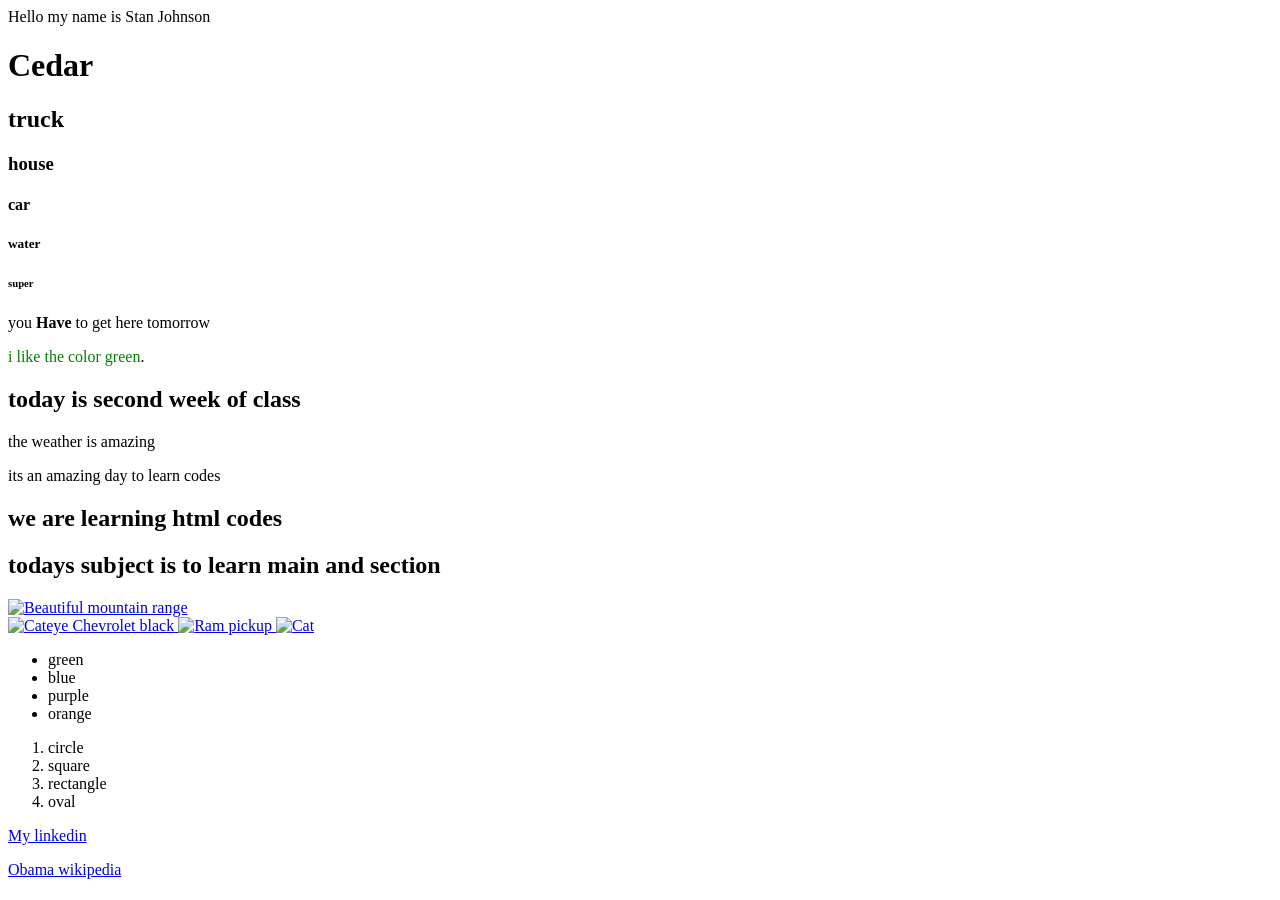
==== index.html @ 54fb2410 "Add files via upload" ====
<!DOCTYPE html>
<html lang="en">

<head>
    <meta charset="UTF-8">
    <meta name="viewport" content="width=device-width, initial-scale=1.0">
    <title>Stan Johnson</title>
</head>

<body>
    <header>
        Hello my name is Stan Johnson
    </header>

    <h1>Cedar</h1>
    <h2>truck</h2>
    <h3>house</h3>
    <h4>car</h4>
    <h5>water</h5>
    <h6>super</h6>
    <p>you <strong>Have </strong>to get here tomorrow</p>
    <p><span style="color: #008000;">i like the color green</span>.</p>

    <main>
        <section>
            <h2>today is second week of class</h2>
            <p>the weather is amazing
            </p>
            <p>its an amazing day to learn codes
            </p>
        </section>
        <section>
            <h2>we are learning html codes</h2>
        </section>
        <section>
            <h2>todays subject is to learn main and section</h2>
        </section>
    </main>
    <section>
        <a href="https://www.google.com">
            <img src="photos/img1.jpg" alt="Beautiful mountain range" width="400">
        </a>

    </section>
    <section>
        <a href="https://www.google.com">
            <img src="photos/img3.jpg" alt="Cateye Chevrolet black" width="400">
        </a>
        <a href="https://www.google.com">
            <img src="photos/img2.jpg" alt="Ram pickup" width="400">
        </a>
        <a href="https://www.google.com">
            <img src="photos/img4.jpg" alt="Cat" width="500">
        </a>
    </section>
    <section>
        <ul>
            <li>green</li>
            <li>blue</li>
            <li>purple</li>
            <li>orange</li>
        </ul>
        <ol>
            <li>circle</li>
            <li>square</li>
            <li>rectangle</li>
            <li>oval</li>
        </ol>
    </section>
    <footer>

        <p><a href="https://www.linkedin.com/in/stanjohnson06/">My linkedin</a></p>

        <a href="https://en.wikipedia.org/wiki/Barack_Obama">Obama wikipedia</a>

    </footer>






</body>

</html>
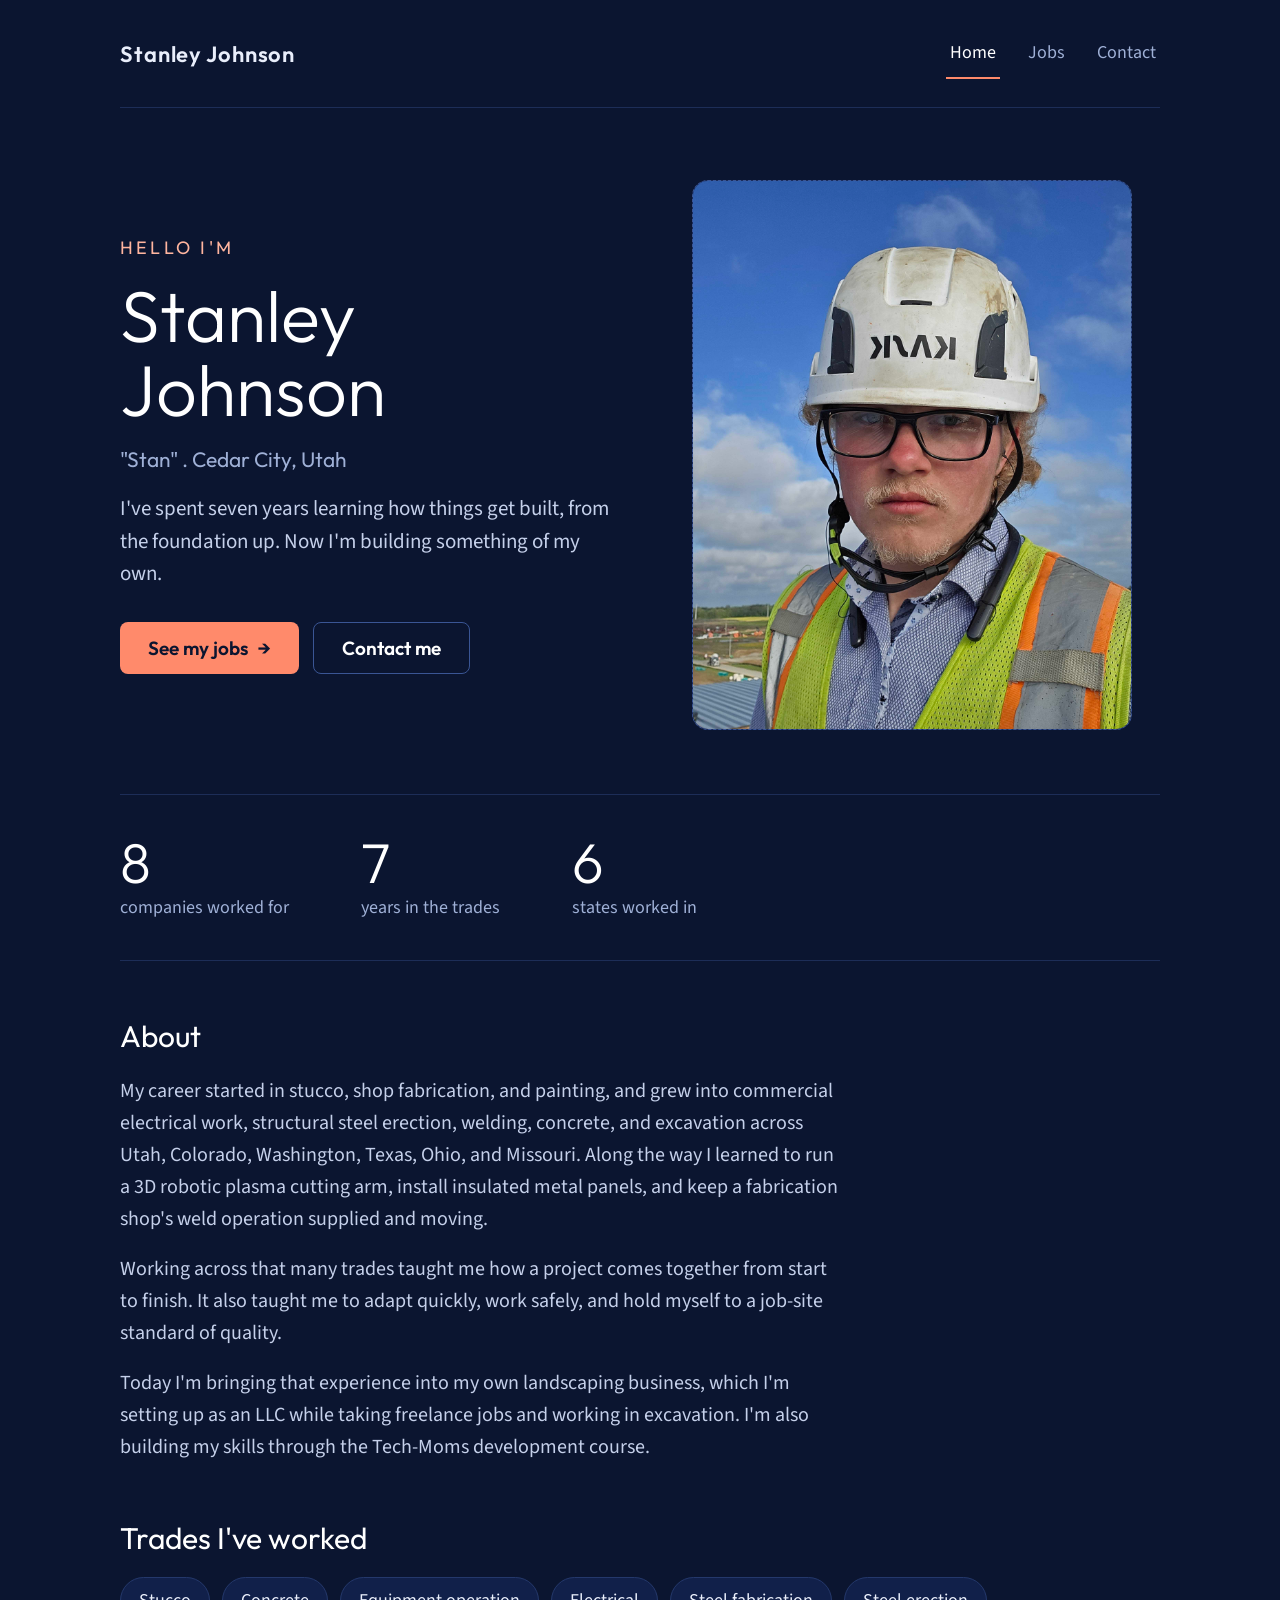
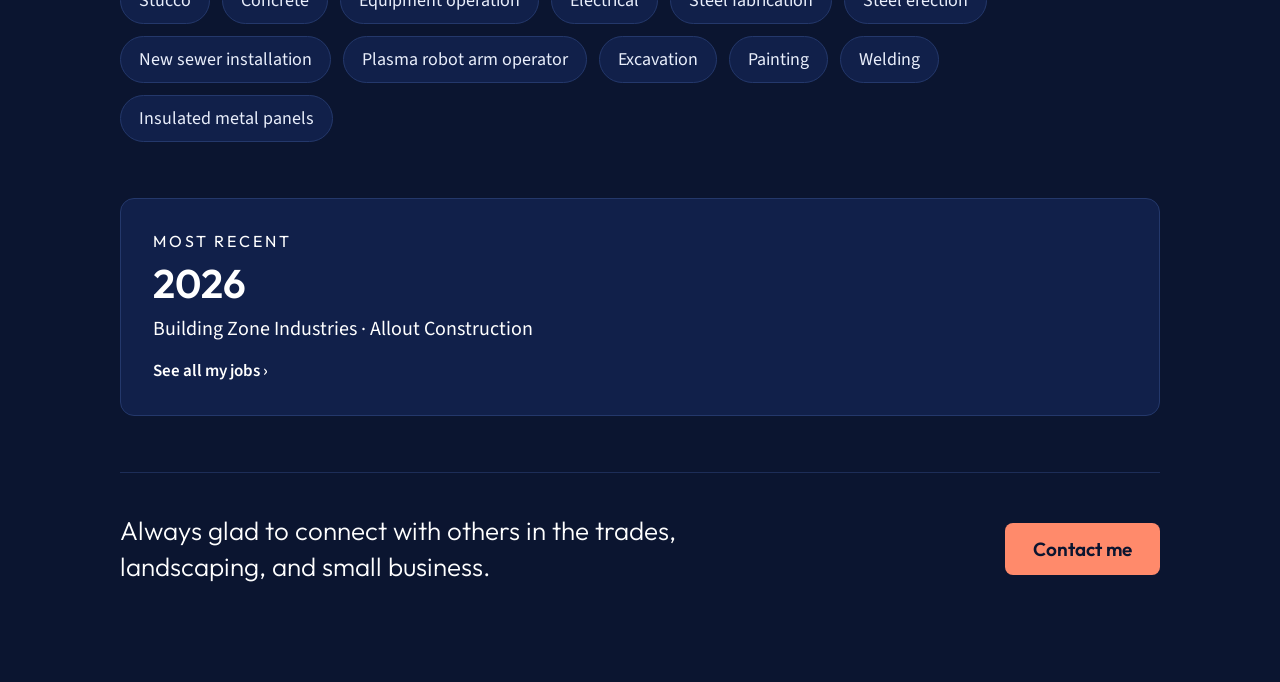
==== commit 5f1df0ca: "Add files via upload" ====
--- a/index.html
+++ b/index.html
@@ -1,85 +1,105 @@
 <!DOCTYPE html>
 <html lang="en">
-
 <head>
     <meta charset="UTF-8">
     <meta name="viewport" content="width=device-width, initial-scale=1.0">
-    <title>Stan Johnson</title>
+    <title>Stanley Johnson</title>
+    <link rel="Preconnect" href="https://fonts.googleapis.com">
+    <link rel="preconnect" href="https://fonts.gstatic.com" crossorigin>
+     <link href="https://fonts.googleapis.com/css2?family=Outfit:wght@300;400;600&family=Source+Sans+3:wght@400;600&display=swap" rel="stylesheet">
+     <link rel="stylesheet" href="styles.css">
 </head>
+<body>
+    <div class="page">
 
-<body>
-    <header>
-        Hello my name is Stan Johnson
+         <header class="site-header">
+      <span class="site-name">Stanley Johnson</span>
+      <nav class="site-nav" aria-label="Main">
+        <a href="index.html" aria-current="page">Home</a>
+        <a href="web-jobs.html">Jobs</a>
+        <a href="web-contact.html">Contact</a>
+      </nav>
     </header>
+   
+<main>
 
-    <h1>Cedar</h1>
-    <h2>truck</h2>
-    <h3>house</h3>
-    <h4>car</h4>
-    <h5>water</h5>
-    <h6>super</h6>
-    <p>you <strong>Have </strong>to get here tomorrow</p>
-    <p><span style="color: #008000;">i like the color green</span>.</p>
+    <!--hero-->
+    <section class="hero">
+        <div class="hero-text">
+            <p class="eyebrow">HELLO I'M</p>
+            <h1>Stanley Johnson</h1>
+            <p class="tagline">"Stan" . Cedar City, Utah </p>
+            <p class="intro">I've spent seven years learning how things get built, from the foundation up. Now I'm building something of my own.</p>
+            <div class="button-row">
+            <a class="btn btn-main" href="web-jobs.html">See my jobs <span aria-hidden="true">→</span></a>
+            <a class="btn btn-alt" href="web-contact.html">Contact me</a>
+            </div>
+            </div>
+          
+          <div class="hero-photo">
+          <img src="Stan photo.jpg" alt="Stanley Johnson">
+        </div>
+          </section>
 
-    <main>
-        <section>
-            <h2>today is second week of class</h2>
-            <p>the weather is amazing
-            </p>
-            <p>its an amazing day to learn codes
-            </p>
-        </section>
-        <section>
-            <h2>we are learning html codes</h2>
-        </section>
-        <section>
-            <h2>todays subject is to learn main and section</h2>
-        </section>
+         <section class="stats" aria-label="At a glance">
+        <div class="stat">
+          <span class="stat-number">8</span>
+          <span class="stat-label">companies worked for</span>
+        </div>
+        <div class="stat">
+          <span class="stat-number">7</span>
+          <span class="stat-label">years in the trades</span>
+        </div>
+        <div class="stat">
+          <span class="stat-number">6</span>
+          <span class="stat-label">states worked in</span>
+        </div>
+      </section>
+       <section class="block">
+        <h2>About</h2>
+        <div class="about-text">
+          <p>My career started in stucco, shop fabrication, and painting, and grew into commercial electrical work, structural steel erection, welding, concrete, and excavation across Utah, Colorado, Washington, Texas, Ohio, and Missouri. Along the way I learned to run a 3D robotic plasma cutting arm, install insulated metal panels, and keep a fabrication shop's weld operation supplied and moving.</p>
+          <p>Working across that many trades taught me how a project comes together from start to finish. It also taught me to adapt quickly, work safely, and hold myself to a job-site standard of quality.</p>
+          <p>Today I'm bringing that experience into my own landscaping business, which I'm setting up as an LLC while taking freelance jobs and working in excavation. I'm also building my skills through the Tech-Moms development course.</p>
+        </div>
+      </section>
+
+      <!-- Trades -->
+      <section class="block">
+        <h2>Trades I've worked</h2>
+        <ul class="tags">
+          <li>Stucco</li>
+          <li>Concrete</li>
+          <li>Equipment operation</li>
+          <li>Electrical</li>
+          <li>Steel fabrication</li>
+          <li>Steel erection</li>
+          <li>New sewer installation</li>
+          <li>Plasma robot arm operator</li>
+          <li>Excavation</li>
+          <li>Painting</li>
+          <li>Welding</li>
+          <li>Insulated metal panels</li>
+        </ul>
+      </section>
+
+      <!-- Most recent job -->
+      <section class="block">
+        <a class="recent" href="web-jobs.html">
+          <span class="recent-label">MOST RECENT</span>
+          <span class="recent-year">2026</span>
+          <span class="recent-names">Building Zone Industries · Allout Construction</span>
+          <span class="recent-link">See all my jobs <span aria-hidden="true">›</span></span>
+        </a>
+      </section>
+
+      <!-- Closing line -->
+      <section class="closing">
+        <p>Always glad to connect with others in the trades, landscaping, and small business.</p>
+        <a class="btn btn-main" href="web-contact.html">Contact me</a>
+      </section>
+
     </main>
-    <section>
-        <a href="https://www.google.com">
-            <img src="photos/img1.jpg" alt="Beautiful mountain range" width="400">
-        </a>
-
-    </section>
-    <section>
-        <a href="https://www.google.com">
-            <img src="photos/img3.jpg" alt="Cateye Chevrolet black" width="400">
-        </a>
-        <a href="https://www.google.com">
-            <img src="photos/img2.jpg" alt="Ram pickup" width="400">
-        </a>
-        <a href="https://www.google.com">
-            <img src="photos/img4.jpg" alt="Cat" width="500">
-        </a>
-    </section>
-    <section>
-        <ul>
-            <li>green</li>
-            <li>blue</li>
-            <li>purple</li>
-            <li>orange</li>
-        </ul>
-        <ol>
-            <li>circle</li>
-            <li>square</li>
-            <li>rectangle</li>
-            <li>oval</li>
-        </ol>
-    </section>
-    <footer>
-
-        <p><a href="https://www.linkedin.com/in/stanjohnson06/">My linkedin</a></p>
-
-        <a href="https://en.wikipedia.org/wiki/Barack_Obama">Obama wikipedia</a>
-
-    </footer>
-
-
-
-
-
-
+  </div>
 </body>
-
 </html>
--- a/styles.css
+++ b/styles.css
@@ -0,0 +1,386 @@
+/* Styles for every page: Home, Jobs, Contact and the year pages. */
+
+*,
+*::before,
+*::after { box-sizing: border-box; }
+
+body {
+  margin: 0;
+  background: #0b1530;
+  color: #e9eefb;
+  font-family: 'Source Sans 3', sans-serif;
+}
+
+a { color: #9fb0d6; }
+a:hover { color: #ffffff; }
+
+.page {
+  max-width: 1088px;          /* 1040 content + 24px side padding */
+  margin: 0 auto;
+  padding: 0 24px 96px;
+}
+
+/* Header and nav */
+.site-header {
+  display: flex;
+  flex-wrap: wrap;
+  align-items: center;
+  justify-content: space-between;
+  gap: 12px;
+  padding: 28px 0;
+  border-bottom: 1px solid #1d2d57;
+}
+.site-name {
+  font-family: 'Outfit', sans-serif;
+  font-size: 22px;
+  font-weight: 600;
+  letter-spacing: 0.04em;
+}
+.site-nav { display: flex; flex-wrap: wrap; gap: 24px; }
+.site-nav a {
+  color: #9fb0d6;
+  text-decoration: none;
+  padding: 12px 4px;
+  font-size: 18px;
+}
+.site-nav a:hover { color: #ffffff; }
+.site-nav a[aria-current="page"] {
+  color: #ffffff;
+  border-bottom: 2px solid #ff8a6b;
+}
+
+/* Buttons */
+.btn {
+  display: inline-flex;
+  align-items: center;
+  gap: 10px;
+  min-height: 52px;
+  padding: 0 28px;
+  border-radius: 8px;
+  font-family: 'Outfit', sans-serif;
+  font-size: 19px;
+  font-weight: 600;
+  text-decoration: none;
+}
+.btn-main { background: #ff8a6b; color: #0b1530; }
+.btn-main:hover { background: #ffffff; color: #0b1530; }
+.btn-alt { border: 1px solid #3a5594; color: #ffffff; }
+.btn-alt:hover { border-color: #ffffff; color: #ffffff; }
+.button-row { display: flex; flex-wrap: wrap; gap: 14px; padding-top: 12px; }
+
+/* Hero */
+.hero {
+  display: grid;
+  grid-template-columns: repeat(auto-fit, minmax(320px, 1fr));
+  gap: 48px;
+  align-items: center;
+  padding: 72px 0 64px;
+}
+.hero-text { display: flex; flex-direction: column; gap: 20px; }
+.eyebrow {
+  margin: 0;
+  font-family: 'Outfit', sans-serif;
+  font-size: 18px;
+  letter-spacing: 0.18em;
+  color: #ffb59f;
+}
+.hero h1 {
+  margin: 0;
+  font-family: 'Outfit', sans-serif;
+  font-weight: 300;
+  font-size: 72px;
+  line-height: 1.02;
+  color: #ffffff;
+}
+.tagline {
+  margin: 0;
+  font-family: 'Outfit', sans-serif;
+  font-size: 21px;
+  color: #9fb0d6;
+}
+.intro {
+  margin: 0;
+  max-width: 520px;
+  font-size: 21px;
+  line-height: 1.55;
+  color: #c5d0ea;
+}
+.hero-photo {
+  width: 100%;
+  max-width: 440px;
+  justify-self: center;
+  aspect-ratio: 4 / 5;
+  background: #1a2c5c;
+  border: 1px dashed #3a5594;
+  border-radius: 16px;
+  overflow: hidden;
+}
+.hero-photo img { width: 100%; height: 100%; object-fit: cover; display: block; }
+
+/* Stats */
+.stats {
+  display: flex;
+  flex-wrap: wrap;
+  gap: 24px 72px;
+  padding: 40px 0;
+  border-top: 1px solid #1d2d57;
+  border-bottom: 1px solid #1d2d57;
+}
+.stat { display: flex; flex-direction: column; gap: 4px; }
+.stat-number {
+  font-family: 'Outfit', sans-serif;
+  font-weight: 300;
+  font-size: 56px;
+  line-height: 1;
+  color: #ffffff;
+}
+.stat-label { font-size: 18px; color: #9fb0d6; }
+
+/* Content blocks */
+.block { padding-top: 56px; }
+.block h2 {
+  margin: 0 0 20px;
+  font-family: 'Outfit', sans-serif;
+  font-weight: 400;
+  font-size: 30px;
+  color: #ffffff;
+}
+.about-text { max-width: 720px; display: flex; flex-direction: column; gap: 18px; }
+.about-text p { margin: 0; font-size: 20px; line-height: 1.6; color: #c5d0ea; }
+
+/* Trade tags */
+.tags { display: flex; flex-wrap: wrap; gap: 12px; margin: 0; padding: 0; list-style: none; }
+.tags li {
+  padding: 10px 18px;
+  border-radius: 999px;
+  background: #11204a;
+  border: 1px solid #24386b;
+  font-size: 18px;
+}
+
+/* Most recent card */
+.recent {
+  display: flex;
+  flex-direction: column;
+  gap: 10px;
+  padding: 32px;
+  border-radius: 14px;
+  background: #11204a;
+  border: 1px solid #24386b;
+  color: #ffffff;
+  text-decoration: none;
+}
+.recent:hover { background: #ff8a6b; border-color: #ff8a6b; color: #0b1530; }
+.recent-label { font-family: 'Outfit', sans-serif; font-size: 16px; letter-spacing: 0.18em; }
+.recent-year { font-family: 'Outfit', sans-serif; font-size: 40px; font-weight: 600; line-height: 1.1; }
+.recent-names { font-size: 20px; }
+.recent-link { font-size: 17px; font-weight: 600; padding-top: 6px; }
+
+/* Closing line */
+.closing {
+  display: flex;
+  flex-wrap: wrap;
+  align-items: center;
+  justify-content: space-between;
+  gap: 24px;
+  margin-top: 56px;
+  padding-top: 40px;
+  border-top: 1px solid #1d2d57;
+}
+.closing p {
+  margin: 0;
+  max-width: 560px;
+  font-family: 'Outfit', sans-serif;
+  font-weight: 300;
+  font-size: 26px;
+  line-height: 1.4;
+  color: #ffffff;
+}
+
+/* Jobs page */
+.page-title { display: flex; flex-direction: column; gap: 12px; padding: 64px 0 56px; }
+.page-title h1 {
+  margin: 0;
+  font-family: 'Outfit', sans-serif;
+  font-weight: 300;
+  font-size: 64px;
+  line-height: 1.05;
+  color: #ffffff;
+}
+
+.timeline {
+  position: relative;
+  display: flex;
+  flex-direction: column;
+  gap: 64px;
+  max-width: 720px;
+  margin: 0;
+  padding: 0 0 0 48px;
+  list-style: none;
+}
+.timeline::before {            /* the dashed line */
+  content: "";
+  position: absolute;
+  left: 8px;
+  top: 16px;
+  bottom: 0;
+  border-left: 2px dashed #4a6fb8;
+}
+.timeline-item {
+  position: relative;
+  display: flex;
+  flex-direction: column;
+  align-items: flex-start;
+  gap: 10px;
+}
+.timeline-item::before {       /* the dot */
+  content: "";
+  position: absolute;
+  left: -48px;
+  top: 12px;
+  width: 18px;
+  height: 18px;
+  border-radius: 50%;
+  background: #ff8a6b;
+}
+.year {
+  margin: 0;
+  font-family: 'Outfit', sans-serif;
+  font-size: 44px;
+  font-weight: 300;
+  line-height: 1.05;
+  color: #ffffff;
+}
+.companies { margin: 0; padding: 0; list-style: none; font-size: 22px; line-height: 1.35; color: #c5d0ea; }
+.btn-see { margin-top: 10px; background: #2d4a86; color: #ffffff; font-size: 18px; }
+.btn-see:hover { background: #ff8a6b; color: #0b1530; }
+
+/* Contact page */
+.contact-list { display: flex; flex-direction: column; gap: 28px; max-width: 720px; margin: 0; padding: 0; list-style: none; }
+.contact-list li {
+  display: flex;
+  flex-direction: column;
+  gap: 6px;
+  padding: 24px 28px;
+  border-radius: 14px;
+  background: #11204a;
+  border: 1px solid #24386b;
+  font-size: 22px;
+}
+.contact-label { font-size: 16px; letter-spacing: 0.08em; color: #ffb59f; }
+
+/* Year pages */
+[hidden] { display: none !important; }
+
+.back {
+  display: inline-flex;
+  align-items: center;
+  gap: 8px;
+  min-height: 44px;
+  margin-top: 32px;
+  color: #ffb59f;
+  font-size: 18px;
+  font-weight: 600;
+  text-decoration: none;
+}
+.back:hover { color: #ffffff; }
+.page-title .tagline { font-size: 20px; }
+
+.tabs { display: flex; flex-wrap: wrap; gap: 12px; padding-bottom: 28px; }
+.tab {
+  min-height: 44px;
+  padding: 10px 26px;
+  border-radius: 999px;
+  border: 1px solid #3a5594;
+  background: transparent;
+  color: #9fb0d6;
+  font-family: 'Outfit', sans-serif;
+  font-size: 18px;
+  font-weight: 600;
+  cursor: pointer;
+}
+.tab[aria-selected="true"] { background: #ff8a6b; color: #0b1530; }
+
+.filters { display: flex; flex-wrap: wrap; gap: 10px; padding-bottom: 24px; }
+.chip {
+  min-height: 44px;
+  padding: 8px 20px;
+  border-radius: 999px;
+  border: 1px solid #3a5594;
+  background: transparent;
+  color: #9fb0d6;
+  font-family: 'Source Sans 3', sans-serif;
+  font-size: 17px;
+  font-weight: 600;
+  cursor: pointer;
+}
+.chip[aria-pressed="true"] { background: #ff8a6b; color: #0b1530; }
+
+.photo-grid {
+  display: grid;
+  grid-template-columns: repeat(auto-fit, minmax(280px, 1fr));
+  gap: 20px;
+}
+.photo {
+  position: relative;
+  margin: 0;
+  aspect-ratio: 4 / 3;
+  background: #1a2c5c;
+  border: 1px dashed #3a5594;
+  border-radius: 12px;
+  overflow: hidden;
+}
+.photo img { width: 100%; height: 100%; object-fit: cover; display: block; }
+.photo-company {
+  position: absolute;
+  left: 14px;
+  top: 14px;
+  padding: 5px 12px;
+  border-radius: 999px;
+  background: #0b1530;
+  color: #ffb59f;
+  font-size: 14px;
+  font-weight: 600;
+}
+.photo figcaption {
+  position: absolute;
+  left: 14px;
+  bottom: 14px;
+  padding: 8px 14px;
+  border-radius: 999px;
+  background: #0b1530;
+  color: #ffffff;
+  font-size: 16px;
+  font-weight: 600;
+}
+
+#panel-info { display: flex; flex-direction: column; gap: 20px; max-width: 720px; }
+#panel-info[hidden] { display: none; }
+.info-card {
+  padding: 28px;
+  border-radius: 14px;
+  background: #11204a;
+  border: 1px solid #24386b;
+}
+.info-card h2 { margin: 0 0 20px; font-family: 'Outfit', sans-serif; font-size: 26px; font-weight: 600; color: #ffffff; }
+.info-card dl { display: grid; grid-template-columns: 150px 1fr; gap: 16px 24px; margin: 0; }
+.info-card dt { font-size: 16px; letter-spacing: 0.08em; text-transform: uppercase; color: #ffb59f; }
+.info-card dd { margin: 0; font-size: 19px; line-height: 1.5; }
+
+/* Keyboard focus */
+a:focus-visible,
+button:focus-visible { outline: 3px solid #ffb59f; outline-offset: 3px; }
+
+/* Phones and small screens */
+@media (max-width: 600px) {
+  .hero { padding: 48px 0 40px; gap: 32px; }
+  .hero h1 { font-size: 48px; }
+  .page-title { padding: 40px 0 36px; }
+  .page-title h1 { font-size: 44px; }
+  .stat-number { font-size: 44px; }
+  .year { font-size: 36px; }
+  .companies { font-size: 20px; }
+  .closing p { font-size: 22px; }
+  .info-card dl { grid-template-columns: 1fr; gap: 4px; }
+  .info-card dd { margin-bottom: 14px; }
+}
